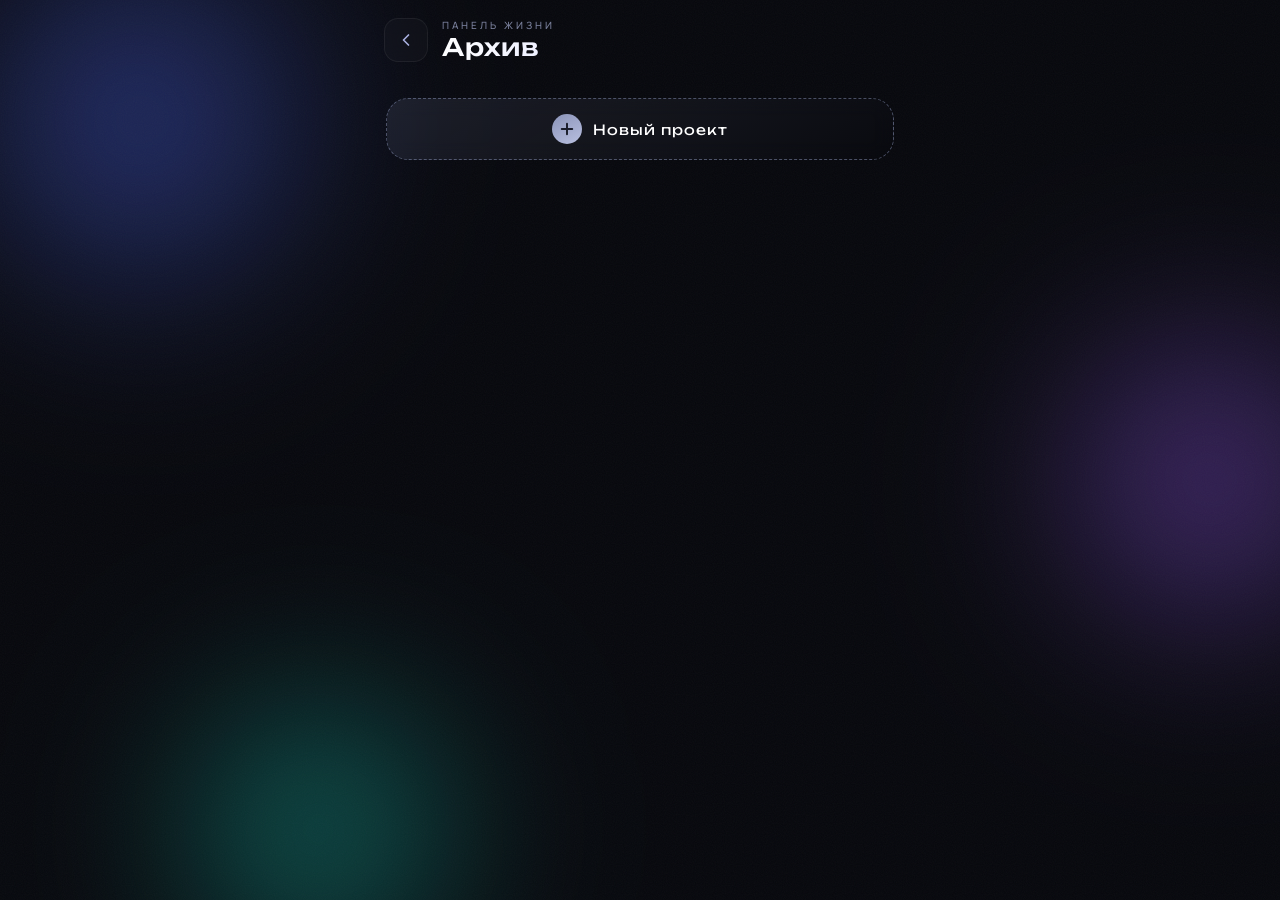
==== archive.html @ 928bdade "Add files via upload" ====
<!DOCTYPE html>
<html lang="ru">
<head>
<meta charset="UTF-8">
<meta name="viewport" content="width=device-width, initial-scale=1.0, maximum-scale=1.0, user-scalable=no, viewport-fit=cover">
<title>Архив — Панель Жизни</title>
<link rel="manifest" href="manifest.json">
<meta name="theme-color" content="#07080d">
<meta name="apple-mobile-web-app-capable" content="yes">
<link rel="preconnect" href="https://fonts.googleapis.com">
<link rel="preconnect" href="https://fonts.gstatic.com" crossorigin>
<link href="https://fonts.googleapis.com/css2?family=Unbounded:wght@300;400;500;600;700&family=Manrope:wght@300;400;500;600;700&display=swap" rel="stylesheet">
<link rel="stylesheet" href="styles.css">
<style>
  /* акцент архива — серо-синий, как карточка на главной */
  :root{--accent:#8a93b8;--accent-soft:rgba(138,147,184,.14);--accent-line:rgba(138,147,184,.5);--accent-glow:rgba(138,147,184,.35)}

  .barrow{display:flex;justify-content:flex-start;align-items:center;margin-top:18px;gap:12px}
  .group{margin-top:22px}
  .group h2{font-family:'Unbounded';font-size:12px;font-weight:400;letter-spacing:2px;text-transform:uppercase;
    color:var(--muted);margin-bottom:14px;padding-left:4px;display:flex;align-items:center;gap:9px}
  .group h2 .cnt{font-family:'Manrope';font-size:11px;color:var(--accent);background:var(--accent-soft);padding:2px 8px;border-radius:20px;font-weight:600}
  .group h2 .ln{flex:1;height:1px;background:var(--line)}

  /* плитка проекта (горизонтальная, в стиле задач) */
  .proj{position:relative;border-radius:22px;padding:16px;margin-bottom:13px;cursor:pointer;overflow:hidden;
    background:linear-gradient(160deg,rgba(255,255,255,.045),rgba(255,255,255,.01));
    border:1px solid var(--line);backdrop-filter:blur(14px);display:flex;align-items:center;gap:15px;
    transition:transform .35s cubic-bezier(.2,.8,.2,1),border-color .35s,box-shadow .35s;
    opacity:0;transform:translateY(20px) scale(.97);animation:rise .55s forwards cubic-bezier(.2,.8,.2,1)}
  @keyframes rise{to{opacity:1;transform:translateY(0) scale(1)}}
  .proj::before{content:"";position:absolute;top:0;left:14%;right:14%;height:1px;background:linear-gradient(90deg,transparent,var(--ac),transparent);opacity:.7}
  .proj::after{content:"";position:absolute;inset:0;border-radius:22px;opacity:0;transition:.4s;background:radial-gradient(160px 120px at 30% 20%,var(--ac-soft),transparent 70%)}
  .proj:hover{transform:translateY(-5px) scale(1.012);border-color:var(--ac-line);box-shadow:0 18px 50px -14px var(--ac-glow),0 0 0 1px var(--ac-line) inset}
  .proj:hover::after{opacity:1}
  .proj .dot{position:absolute;top:15px;right:16px;width:9px;height:9px;border-radius:50%;background:var(--ac);box-shadow:0 0 10px var(--ac)}
  .pcover{width:64px;height:64px;border-radius:16px;flex-shrink:0;overflow:hidden;position:relative;
    background:linear-gradient(150deg,var(--ac-soft),transparent);border:1px solid var(--line);display:grid;place-items:center}
  .pcover img{width:100%;height:100%;object-fit:cover}
  .pcover svg{width:26px;height:26px;stroke:var(--ac);fill:none;stroke-width:1.6;filter:drop-shadow(0 0 6px var(--ac-glow))}
  .pbody{flex:1;min-width:0;padding-right:14px}
  .pname{font-family:'Unbounded';font-size:14px;font-weight:400;color:#e8eaff;letter-spacing:.2px;word-break:break-word}
  .pmeta{display:flex;gap:11px;margin-top:8px;flex-wrap:wrap}
  .pmeta span{font-size:11px;color:var(--muted);display:inline-flex;align-items:center;gap:4px}
  .pmeta svg{width:13px;height:13px;stroke:currentColor;fill:none;stroke-width:1.8}

  .addbar{display:flex;align-items:center;gap:14px;margin-top:24px;padding:6px 4px}
  .addbtn{flex:1;height:62px;border-radius:22px;border:1px dashed var(--accent-line);
    background:linear-gradient(150deg,var(--accent-soft),transparent);color:#fff;cursor:pointer;
    display:flex;align-items:center;justify-content:center;gap:11px;font-family:'Unbounded';font-size:14px;font-weight:400;letter-spacing:1px;transition:.3s;backdrop-filter:blur(10px)}
  .addbtn:hover{border-style:solid;box-shadow:0 14px 40px -12px var(--accent-glow);transform:translateY(-2px)}
  .addbtn .plus{width:30px;height:30px;border-radius:50%;background:linear-gradient(150deg,var(--accent),#b9c0e0);display:grid;place-items:center}
  .addbtn .plus svg{width:18px;height:18px;stroke:#1a1d2b;fill:none;stroke-width:2.6;stroke-linecap:round}

  .empty{text-align:center;color:var(--muted);font-size:13px;padding:30px 0;opacity:.7}

  /* ===== детальная страница проекта (overlay-страница) ===== */
  .projpage{position:fixed;inset:0;z-index:40;background:var(--bg);overflow-y:auto;
    transform:translateX(100%);transition:transform .4s cubic-bezier(.2,.85,.25,1);z-index:40}
  .projpage.show{transform:translateX(0)}
  .pp-inner{position:relative;z-index:3;max-width:560px;margin:0 auto;padding:calc(var(--safe-top) + 8px) 20px calc(var(--safe-bot) + 40px)}
  .pp-title{font-family:'Unbounded';font-size:22px;font-weight:500;color:#fff;outline:none;flex:1}
  .pp-title:focus{border-bottom:1px dashed var(--accent-line)}
  .pp-desc{width:100%;background:rgba(255,255,255,.04);border:1px solid var(--line);border-radius:14px;
    padding:11px 13px;color:var(--ink);font-family:'Manrope';font-size:13.5px;resize:vertical;min-height:48px;outline:none;margin-top:14px}
  .pp-desc:focus{border-color:var(--accent-line)}
  .seclabel{font-family:'Unbounded';font-size:10.5px;letter-spacing:2px;text-transform:uppercase;color:var(--muted);margin:24px 0 12px;display:flex;align-items:center;gap:8px}
  .seclabel .ln{flex:1;height:1px;background:var(--line)}

  /* галерея-сетка */
  .gallery{display:grid;grid-template-columns:repeat(3,1fr);gap:8px}
  .gcell{position:relative;aspect-ratio:1;border-radius:14px;overflow:hidden;border:1px solid var(--line);background:var(--glass);cursor:pointer;transition:.25s}
  .gcell:hover{border-color:var(--accent-line);box-shadow:0 0 16px var(--accent-glow)}
  .gcell img,.gcell video{width:100%;height:100%;object-fit:cover;display:block}
  .gcell .play{position:absolute;inset:0;display:grid;place-items:center;background:rgba(0,0,0,.25)}
  .gcell .play svg{width:30px;height:30px;fill:#fff;filter:drop-shadow(0 2px 6px rgba(0,0,0,.6))}
  .gcell .gx{position:absolute;top:5px;right:5px;width:22px;height:22px;border-radius:50%;background:rgba(10,11,19,.8);
    display:grid;place-items:center;color:#fff;font-size:13px;opacity:0;transition:.2s}
  .gcell:hover .gx{opacity:1}
  .gcell.add{display:grid;place-items:center;border-style:dashed;border-color:var(--accent-line)}
  .gcell.add svg{width:26px;height:26px;stroke:var(--accent);fill:none;stroke-width:1.8}
  .gcell.loading{display:grid;place-items:center}
  .spin{width:22px;height:22px;border:2px solid var(--accent-soft);border-top-color:var(--accent);border-radius:50%;animation:sp .8s linear infinite}
  @keyframes sp{to{transform:rotate(360deg)}}

  .mediabtns{display:flex;gap:10px;margin-top:12px}
  .mb{flex:1;border:1px solid var(--accent-line);background:var(--accent-soft);color:#e8eaff;border-radius:14px;
    padding:13px;font-family:'Manrope';font-size:13px;font-weight:600;cursor:pointer;display:flex;align-items:center;justify-content:center;gap:8px;transition:.2s}
  .mb:hover{box-shadow:0 0 18px var(--accent-glow)}
  .mb svg{width:17px;height:17px;stroke:var(--accent);fill:none;stroke-width:1.9}

  /* ссылки */
  .linkrow{display:flex;align-items:center;gap:11px;background:rgba(255,255,255,.04);border:1px solid var(--line);
    border-radius:13px;padding:12px 14px;margin-bottom:9px;text-decoration:none}
  .linkrow svg{width:16px;height:16px;stroke:var(--accent);fill:none;stroke-width:1.8;flex-shrink:0}
  .linkrow .lt{flex:1;min-width:0}
  .linkrow .lt b{display:block;font-size:13.5px;color:#e8eaff;font-weight:600}
  .linkrow .lt small{font-size:11px;color:var(--muted);white-space:nowrap;overflow:hidden;text-overflow:ellipsis;display:block}
  .linkrow .lx{color:var(--muted);font-size:16px;cursor:pointer}
  .linkadd{display:flex;gap:8px;margin-top:10px;flex-wrap:wrap}
  .linkadd input{flex:1;min-width:120px;background:rgba(255,255,255,.04);border:1px solid var(--line);border-radius:11px;padding:10px 12px;color:var(--ink);font-family:'Manrope';font-size:13px;outline:none}
  .linkadd input:focus{border-color:var(--accent-line)}
  .linkadd button{border:1px solid var(--accent-line);background:var(--accent-soft);color:var(--accent);border-radius:11px;padding:0 16px;cursor:pointer;font-size:18px}

  .del-btn{margin-top:26px;width:100%;border:1px solid rgba(255,107,139,.4);background:rgba(255,107,139,.1);
    color:var(--p-high);border-radius:14px;padding:13px;font-family:'Manrope';font-size:13px;font-weight:600;cursor:pointer}
  .del-btn:hover{background:rgba(255,107,139,.18)}

  /* просмотр фото на весь экран */
  .viewer{position:fixed;inset:0;z-index:90;background:rgba(4,5,10,.95);display:none;align-items:center;justify-content:center;padding:20px}
  .viewer.show{display:flex}
  .viewer img,.viewer video{max-width:100%;max-height:90vh;border-radius:12px}
  .viewer .vx{position:absolute;top:calc(var(--safe-top) + 14px);right:18px;width:42px;height:42px;border-radius:50%;
    background:rgba(255,255,255,.1);border:1px solid var(--line);color:#fff;font-size:22px;cursor:pointer;display:grid;place-items:center}

  /* акцентные цвета обложек проектов */
  .ac-plan{--ac:#6f8bff;--ac-soft:rgba(111,139,255,.16);--ac-line:rgba(111,139,255,.5);--ac-glow:rgba(111,139,255,.35)}
  .ac-note{--ac:#3fe0c5;--ac-soft:rgba(63,224,197,.15);--ac-line:rgba(63,224,197,.5);--ac-glow:rgba(63,224,197,.32)}
  .ac-idea{--ac:#ffcf4d;--ac-soft:rgba(255,207,77,.15);--ac-line:rgba(255,207,77,.5);--ac-glow:rgba(255,207,77,.32)}
  .ac-goal{--ac:#b07bff;--ac-soft:rgba(176,123,255,.16);--ac-line:rgba(176,123,255,.5);--ac-glow:rgba(176,123,255,.35)}
  .ac-ppl{--ac:#4be39a;--ac-soft:rgba(75,227,154,.15);--ac-line:rgba(75,227,154,.5);--ac-glow:rgba(75,227,154,.32)}
  .ac-fin{--ac:#56b6ff;--ac-soft:rgba(86,182,255,.15);--ac-line:rgba(86,182,255,.5);--ac-glow:rgba(86,182,255,.32)}

  /* выбор цвета проекта */
  .colorpick{display:flex;gap:9px;margin-top:12px}
  .colorpick .cdot{width:30px;height:30px;border-radius:50%;cursor:pointer;border:2px solid transparent;transition:.2s}
  .colorpick .cdot.on{border-color:#fff;transform:scale(1.1)}
</style>
</head>
<body>
  <div class="aurora"><div class="blob b1"></div><div class="blob b2"></div><div class="blob b3"></div></div>
  <div class="grain"></div>
  <div class="cursor-glow" id="glow"></div>

  <div class="wrap">
    <div class="topbar">
      <a class="iconbtn" href="index.html" title="Назад"><svg viewBox="0 0 24 24"><path d="M15 18l-6-6 6-6"/></svg></a>
      <div class="titleblock"><div class="kicker">Панель жизни</div><h1>Архив</h1></div>
    </div>

    <div id="listView"></div>

    <div class="addbar">
      <div class="addbtn" id="addBtn"><div class="plus"><svg viewBox="0 0 24 24"><path d="M12 5v14M5 12h14"/></svg></div>Новый проект</div>
    </div>
  </div>

  <!-- страница проекта -->
  <div class="projpage" id="projpage">
    <div class="aurora"><div class="blob b1"></div><div class="blob b2"></div><div class="blob b3"></div></div>
    <div class="grain"></div>
    <div class="pp-inner" id="ppInner"></div>
  </div>

  <!-- просмотрщик -->
  <div class="viewer" id="viewer"><div class="vx" id="viewerClose">✕</div><div id="viewerBody"></div></div>

  <!-- скрытые input для камеры и медиатеки -->
  <input type="file" id="fileCamera" accept="image/*" capture="environment" style="display:none" multiple>
  <input type="file" id="fileLib" accept="image/*,video/*" style="display:none" multiple>

  <div class="toast" id="toast"></div>

<script src="store.js"></script>
<script>
const COLORS=[['plan','#6f8bff'],['note','#3fe0c5'],['idea','#ffcf4d'],['goal','#b07bff'],['ppl','#4be39a'],['fin','#56b6ff']];
let projects=Store.projects;
let curId=null;            // открытый проект
const objUrls=[];          // следить за временными URL

function save(){Store.projects=projects}

// ===== список проектов =====
function renderList(){
  const box=document.getElementById('listView');box.innerHTML='';
  const g=document.createElement('div');g.className='group';
  g.innerHTML='<h2>Проекты<span class="ln"></span>'+(projects.length?'<span class="cnt">'+projects.length+'</span>':'')+'</h2>';
  if(!projects.length){const e=document.createElement('div');e.className='empty';e.textContent='Пока пусто — создай первый проект ↓';g.appendChild(e)}
  else projects.forEach((p,i)=>{const el=projEl(p);el.style.animationDelay=(i*0.05)+'s';g.appendChild(el)});
  box.appendChild(g);
}
function projEl(p){
  const el=document.createElement('div');el.className='proj ac-'+(p.color||'plan');
  const mediaCnt=(p.media||[]).length, linkCnt=(p.links||[]).length;
  el.innerHTML='<span class="dot"></span>'+
    '<div class="pcover" id="cover-'+p.id+'"><svg viewBox="0 0 24 24"><path d="M21 8v11a2 2 0 01-2 2H5a2 2 0 01-2-2V8"/><rect x="2" y="3" width="20" height="5" rx="1"/><path d="M10 12h4"/></svg></div>'+
    '<div class="pbody"><div class="pname">'+esc(p.name)+'</div><div class="pmeta">'+
      '<span><svg viewBox="0 0 24 24"><rect x="3" y="3" width="18" height="18" rx="2"/><circle cx="8.5" cy="8.5" r="1.5"/><path d="M21 15l-5-5L5 21"/></svg>'+mediaCnt+'</span>'+
      (linkCnt?'<span><svg viewBox="0 0 24 24"><path d="M10 13a5 5 0 007 0l3-3a5 5 0 00-7-7l-1 1"/><path d="M14 11a5 5 0 00-7 0l-3 3a5 5 0 007 7l1-1"/></svg>'+linkCnt+'</span>':'')+
    '</div></div>';
  el.onclick=()=>openProject(p.id);
  // подгрузить обложку (первое медиа-фото)
  loadCover(p);
  return el;
}
async function loadCover(p){
  if(!p.media||!p.media.length)return;
  const photo=p.media.find(m=>m.type==='image')||p.media[0];
  if(!photo)return;
  try{const blob=await Store.Media.get(photo.key);if(blob){const url=URL.createObjectURL(blob);objUrls.push(url);
    const c=document.getElementById('cover-'+p.id);if(c)c.innerHTML='<img src="'+url+'">';}}catch(e){}
}

// ===== страница проекта =====
async function openProject(id){
  curId=id;const p=projects.find(x=>x.id===id);if(!p)return;
  const inner=document.getElementById('ppInner');
  inner.innerHTML='<div class="topbar"><div class="iconbtn" id="ppBack"><svg viewBox="0 0 24 24"><path d="M15 18l-6-6 6-6"/></svg></div>'+
    '<div class="titleblock" style="flex:1"><div class="kicker">Проект</div></div></div>'+
    '<div style="display:flex;align-items:center;gap:12px;margin-top:8px"><div class="pp-title" contenteditable="true" id="ppTitle">'+esc(p.name)+'</div></div>'+
    '<div class="colorpick" id="colorPick"></div>'+
    '<textarea class="pp-desc" id="ppDesc" placeholder="Описание проекта…">'+esc(p.desc||'')+'</textarea>'+
    '<div class="seclabel">Медиа<span class="ln"></span></div>'+
    '<div class="gallery" id="gallery"></div>'+
    '<div class="mediabtns">'+
      '<div class="mb" id="btnCamera"><svg viewBox="0 0 24 24"><path d="M23 19a2 2 0 01-2 2H3a2 2 0 01-2-2V8a2 2 0 012-2h4l2-3h6l2 3h4a2 2 0 012 2z"/><circle cx="12" cy="13" r="4"/></svg>Снять фото</div>'+
      '<div class="mb" id="btnLib"><svg viewBox="0 0 24 24"><rect x="3" y="3" width="18" height="18" rx="2"/><circle cx="8.5" cy="8.5" r="1.5"/><path d="M21 15l-5-5L5 21"/></svg>Из галереи</div>'+
    '</div>'+
    '<div class="seclabel">Ссылки<span class="ln"></span></div>'+
    '<div id="linkList"></div>'+
    '<div class="linkadd"><input id="linkTitle" placeholder="Название"><input id="linkUrl" placeholder="https://…"><button id="linkAdd">+</button></div>'+
    '<button class="del-btn" id="ppDel">Удалить проект</button>';

  // цвета
  const cp=document.getElementById('colorPick');
  COLORS.forEach(([k,hex])=>{const d=document.createElement('div');d.className='cdot'+(p.color===k?' on':'');d.style.background=hex;
    d.onclick=()=>{p.color=k;save();cp.querySelectorAll('.cdot').forEach(x=>x.classList.remove('on'));d.classList.add('on')};cp.appendChild(d)});

  document.getElementById('ppBack').onclick=closeProject;
  document.getElementById('ppTitle').onblur=e=>{p.name=e.target.innerText.trim()||p.name;save()};
  document.getElementById('ppDesc').oninput=e=>{p.desc=e.target.value;save()};
  document.getElementById('btnCamera').onclick=()=>{window._target=p.id;document.getElementById('fileCamera').click()};
  document.getElementById('btnLib').onclick=()=>{window._target=p.id;document.getElementById('fileLib').click()};
  document.getElementById('linkAdd').onclick=()=>addLink(p);
  document.getElementById('ppDel').onclick=()=>{
    // удалить медиа из IndexedDB
    (p.media||[]).forEach(m=>Store.Media.del(m.key).catch(()=>{}));
    projects=projects.filter(x=>x.id!==p.id);save();closeProject();renderList();showToast('Проект удалён');
  };

  renderGallery(p);renderLinks(p);
  document.getElementById('projpage').classList.add('show');
}
function closeProject(){document.getElementById('projpage').classList.remove('show');curId=null;renderList()}

async function renderGallery(p){
  const g=document.getElementById('gallery');g.innerHTML='';
  for(const m of (p.media||[])){
    const cell=document.createElement('div');cell.className='gcell';
    try{
      const blob=await Store.Media.get(m.key);
      if(blob){const url=URL.createObjectURL(blob);objUrls.push(url);
        if(m.type==='video'){cell.innerHTML='<video src="'+url+'"></video><div class="play"><svg viewBox="0 0 24 24"><path d="M8 5v14l11-7z"/></svg></div>';}
        else{cell.innerHTML='<img src="'+url+'">';}
        cell.innerHTML+='<div class="gx" data-k="'+m.key+'">✕</div>';
        cell.querySelector('img,video')&&(cell.onclick=e=>{if(e.target.classList.contains('gx'))return;openViewer(url,m.type)});
        cell.querySelector('.gx').onclick=e=>{e.stopPropagation();removeMedia(p,m.key)};
      }
    }catch(e){cell.innerHTML='<div style="color:var(--muted);font-size:10px;display:grid;place-items:center;height:100%">нет файла</div>';}
    g.appendChild(cell);
  }
  // плитка добавления
  const add=document.createElement('div');add.className='gcell add';
  add.innerHTML='<svg viewBox="0 0 24 24"><path d="M12 5v14M5 12h14"/></svg>';
  add.onclick=()=>{window._target=p.id;document.getElementById('fileLib').click()};
  g.appendChild(add);
}
function removeMedia(p,key){
  Store.Media.del(key).catch(()=>{});
  p.media=p.media.filter(m=>m.key!==key);save();renderGallery(p);
}

// ===== обработка выбранных файлов =====
async function handleFiles(files,projId){
  const p=projects.find(x=>x.id===projId);if(!p||!files.length)return;
  p.media=p.media||[];
  const g=document.getElementById('gallery');
  for(const file of files){
    // плитка-загрузка
    const ph=document.createElement('div');ph.className='gcell loading';ph.innerHTML='<div class="spin"></div>';
    if(g)g.insertBefore(ph,g.lastChild);
    try{
      const isVideo=file.type.startsWith('video/');
      const blob=isVideo?file:await Store.Media.compress(file);
      const key='m_'+Date.now()+'_'+Math.random().toString(36).slice(2,7);
      await Store.Media.put(key,blob);
      p.media.push({key,type:isVideo?'video':'image'});
      save();
    }catch(e){showToast('Не удалось добавить файл')}
    if(ph.parentNode)ph.remove();
  }
  renderGallery(p);
  showToast('Добавлено в проект');
}
document.getElementById('fileCamera').addEventListener('change',e=>{handleFiles([...e.target.files],window._target);e.target.value=''});
document.getElementById('fileLib').addEventListener('change',e=>{handleFiles([...e.target.files],window._target);e.target.value=''});

// ===== ссылки =====
function renderLinks(p){
  const box=document.getElementById('linkList');box.innerHTML='';
  (p.links||[]).forEach((l,i)=>{
    const a=document.createElement('a');a.className='linkrow';a.href=l.url;a.target='_blank';a.rel='noopener';
    a.innerHTML='<svg viewBox="0 0 24 24"><path d="M10 13a5 5 0 007 0l3-3a5 5 0 00-7-7l-1 1"/><path d="M14 11a5 5 0 00-7 0l-3 3a5 5 0 007 7l1-1"/></svg>'+
      '<div class="lt"><b>'+esc(l.title||l.url)+'</b><small>'+esc(l.url)+'</small></div><span class="lx" data-i="'+i+'">✕</span>';
    a.querySelector('.lx').onclick=e=>{e.preventDefault();e.stopPropagation();p.links.splice(i,1);save();renderLinks(p)};
    box.appendChild(a);
  });
}
function addLink(p){
  const t=document.getElementById('linkTitle'),u=document.getElementById('linkUrl');
  let url=u.value.trim();if(!url)return;
  if(!/^https?:\/\//i.test(url))url='https://'+url;
  p.links=p.links||[];p.links.push({title:t.value.trim(),url});save();
  t.value='';u.value='';renderLinks(p);
}

// ===== просмотрщик =====
function openViewer(url,type){
  const b=document.getElementById('viewerBody');
  b.innerHTML=type==='video'?'<video src="'+url+'" controls autoplay></video>':'<img src="'+url+'">';
  document.getElementById('viewer').classList.add('show');
}
document.getElementById('viewerClose').onclick=()=>document.getElementById('viewer').classList.remove('show');
document.getElementById('viewer').onclick=e=>{if(e.target.id==='viewer')document.getElementById('viewer').classList.remove('show')};

// ===== новый проект =====
document.getElementById('addBtn').onclick=()=>{
  const p={id:Date.now(),name:'Новый проект',color:'plan',cover:null,desc:'',media:[],links:[],created:Store.today()};
  projects.push(p);save();renderList();openProject(p.id);
  setTimeout(()=>{const t=document.getElementById('ppTitle');if(t){t.focus();document.execCommand&&document.getSelection().selectAllChildren(t)}},300);
};

// прочее
let tT;function showToast(m){const t=document.getElementById('toast');t.innerHTML=m;t.classList.add('show');clearTimeout(tT);tT=setTimeout(()=>t.classList.remove('show'),2000)}
function esc(s){return(s||'').replace(/[&<>]/g,c=>({'&':'&amp;','<':'&lt;','>':'&gt;'}[c]))}
const glow=document.getElementById('glow');
window.addEventListener('pointermove',e=>{if(e.pointerType==='mouse'){glow.style.opacity=1;glow.style.left=e.clientX+'px';glow.style.top=e.clientY+'px'}});
if('serviceWorker' in navigator){navigator.serviceWorker.register('service-worker.js').catch(()=>{})}

renderList();
</script>
</body>
</html>
---- styles.css ----
/* ===== Панель Жизни — общая дизайн-система ===== */
:root{
  --bg:#07080d;--ink:#eef1ff;--muted:#7a809c;
  --line:rgba(255,255,255,.06);--glass:rgba(255,255,255,.025);
  --accent:#6f8bff;--accent-soft:rgba(111,139,255,.16);
  --accent-line:rgba(111,139,255,.5);--accent-glow:rgba(111,139,255,.35);
  --p-high:#ff6b8b;--p-mid:#ffcf4d;--p-low:#4be39a;
  --s-plan:#6f8bff;--s-prog:#ffcf4d;--s-done:#4be39a;
  --safe-top:env(safe-area-inset-top,0px);
  --safe-bot:env(safe-area-inset-bottom,0px);
}
*{margin:0;padding:0;box-sizing:border-box;-webkit-tap-highlight-color:transparent}
html,body{height:100%}
body{font-family:'Manrope',sans-serif;background:var(--bg);color:var(--ink);
  overflow-x:hidden;position:relative;min-height:100vh;-webkit-font-smoothing:antialiased}

/* фон-атмосфера */
.aurora{position:fixed;inset:0;z-index:0;overflow:hidden;pointer-events:none}
.blob{position:absolute;border-radius:50%;filter:blur(80px);opacity:.5;mix-blend-mode:screen}
.b1{width:480px;height:480px;background:radial-gradient(circle,#4f6bff,transparent 70%);top:-120px;left:-100px;animation:drift1 18s ease-in-out infinite}
.b2{width:420px;height:420px;background:radial-gradient(circle,#9b5cff,transparent 70%);top:30%;right:-140px;animation:drift2 22s ease-in-out infinite}
.b3{width:380px;height:380px;background:radial-gradient(circle,#15d9c4,transparent 70%);bottom:-120px;left:10%;animation:drift3 26s ease-in-out infinite}
@keyframes drift1{0%,100%{transform:translate(0,0) scale(1)}50%{transform:translate(60px,80px) scale(1.15)}}
@keyframes drift2{0%,100%{transform:translate(0,0) scale(1)}50%{transform:translate(-70px,60px) scale(.9)}}
@keyframes drift3{0%,100%{transform:translate(0,0) scale(1)}50%{transform:translate(50px,-60px) scale(1.1)}}
.grain{position:fixed;inset:0;z-index:1;pointer-events:none;opacity:.04;
  background-image:url("data:image/svg+xml,%3Csvg xmlns='http://www.w3.org/2000/svg' width='120' height='120'%3E%3Cfilter id='n'%3E%3CfeTurbulence type='fractalNoise' baseFrequency='.9' numOctaves='2'/%3E%3C/filter%3E%3Crect width='100%25' height='100%25' filter='url(%23n)'/%3E%3C/svg%3E")}
.cursor-glow{position:fixed;width:520px;height:520px;border-radius:50%;
  background:radial-gradient(circle,rgba(120,140,255,.10),transparent 60%);
  transform:translate(-50%,-50%);pointer-events:none;z-index:2;transition:opacity .4s;opacity:0;will-change:transform}

.wrap{position:relative;z-index:3;max-width:560px;margin:0 auto;
  padding:calc(var(--safe-top) + 8px) 22px calc(var(--safe-bot) + 48px);min-height:100vh}

/* статус-бар-заглушка */
.statusbar{display:flex;justify-content:space-between;align-items:center;padding:14px 4px 6px;font-size:13px;font-weight:600;letter-spacing:.5px;color:#cfd4f0}
.statusbar .sig{display:flex;gap:6px;align-items:center;opacity:.9;font-size:11px}

/* шапка экрана */
.topbar{display:flex;align-items:center;gap:14px;padding:10px 2px 6px}
.iconbtn{width:44px;height:44px;border-radius:14px;border:1px solid var(--line);background:var(--glass);
  backdrop-filter:blur(10px);display:grid;place-items:center;cursor:pointer;transition:.3s;flex-shrink:0;text-decoration:none}
.iconbtn:hover{border-color:var(--accent-line);box-shadow:0 0 20px var(--accent-glow)}
.iconbtn svg{width:20px;height:20px;stroke:#aab0e0;fill:none;stroke-width:2;stroke-linecap:round;stroke-linejoin:round}
.titleblock{flex:1}
.titleblock .kicker{font-size:10px;letter-spacing:3px;color:var(--muted);text-transform:uppercase;font-weight:500}
.titleblock h1{font-family:'Unbounded',sans-serif;font-weight:500;font-size:24px;letter-spacing:1px;
  background:linear-gradient(120deg,#fff,#b8c0ff);-webkit-background-clip:text;background-clip:text;color:transparent}

/* всплывашка */
.toast{position:fixed;left:50%;bottom:calc(var(--safe-bot) + 30px);transform:translateX(-50%) translateY(20px);
  background:rgba(20,22,34,.92);backdrop-filter:blur(16px);border:1px solid var(--accent-line);color:#eef1ff;
  padding:13px 20px;border-radius:16px;font-size:13px;font-weight:500;z-index:80;box-shadow:0 12px 40px -8px var(--accent-glow);
  opacity:0;pointer-events:none;transition:.35s;max-width:88%}
.toast.show{opacity:1;transform:translateX(-50%) translateY(0)}
.toast b{color:var(--accent)}
.hidden{display:none!important}
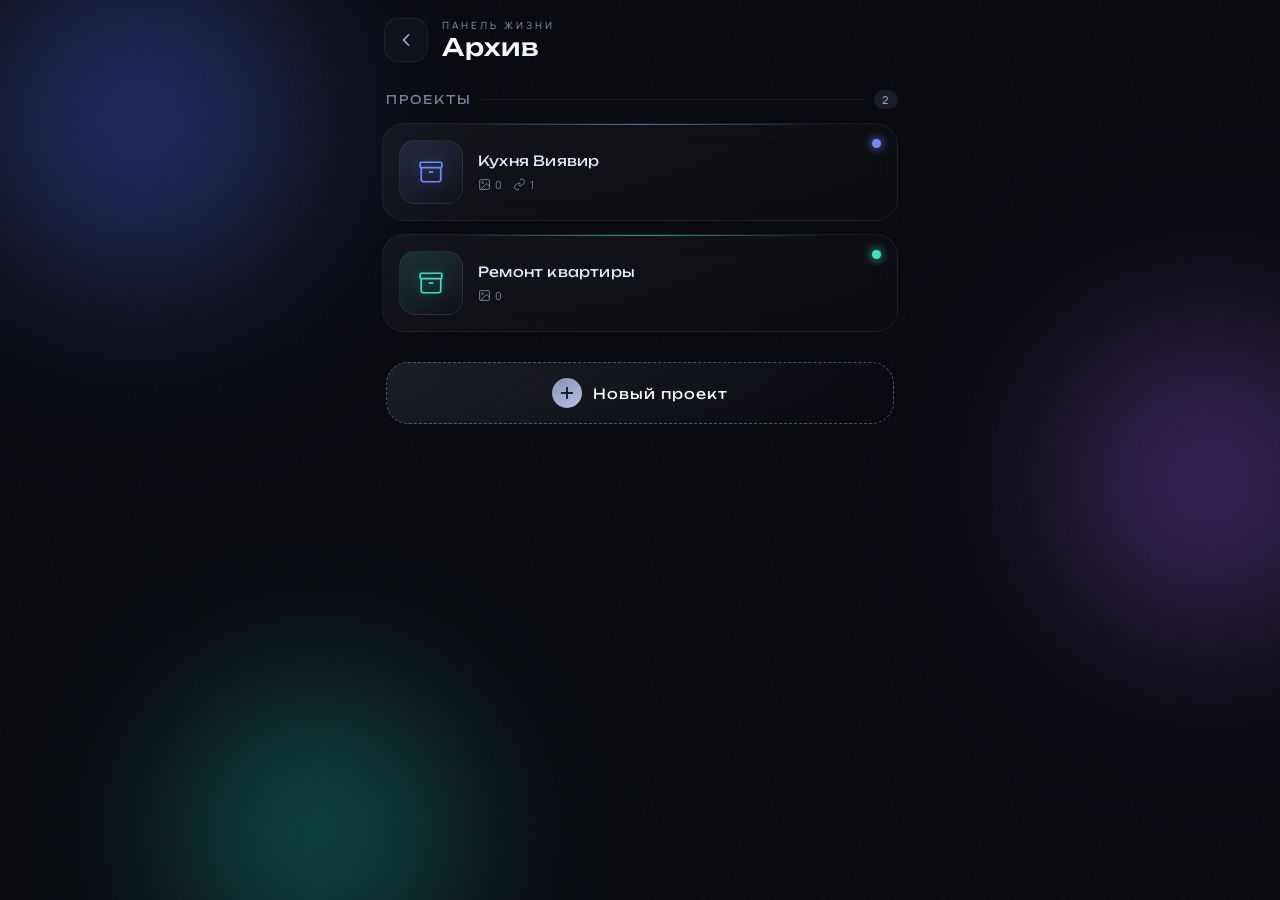
==== commit a97640bf: "Add files via upload" ====
--- a/archive.html
+++ b/archive.html
@@ -163,6 +163,15 @@
 
 <script src="store.js"></script>
 <script>
+// проверка: загрузилось ли хранилище (частая причина — старый кэш)
+if(typeof Store==='undefined' || !Store.projects || !Store.Media){
+  document.getElementById('listView').innerHTML=
+    '<div style="text-align:center;padding:40px 20px;color:#eef1ff">'+
+    '<div style="font-family:Unbounded;font-size:15px;margin-bottom:10px">Нужно обновить данные</div>'+
+    '<div style="font-size:13px;color:#aab0e0;line-height:1.6">Закрой приложение полностью и открой заново.<br>Если не помогло — обнови страницу в Safari.</div></div>';
+  document.querySelector('.addbar').style.display='none';
+  throw new Error('Store not loaded — likely stale cache');
+}
 const COLORS=[['plan','#6f8bff'],['note','#3fe0c5'],['idea','#ffcf4d'],['goal','#b07bff'],['ppl','#4be39a'],['fin','#56b6ff']];
 let projects=Store.projects;
 let curId=null;            // открытый проект
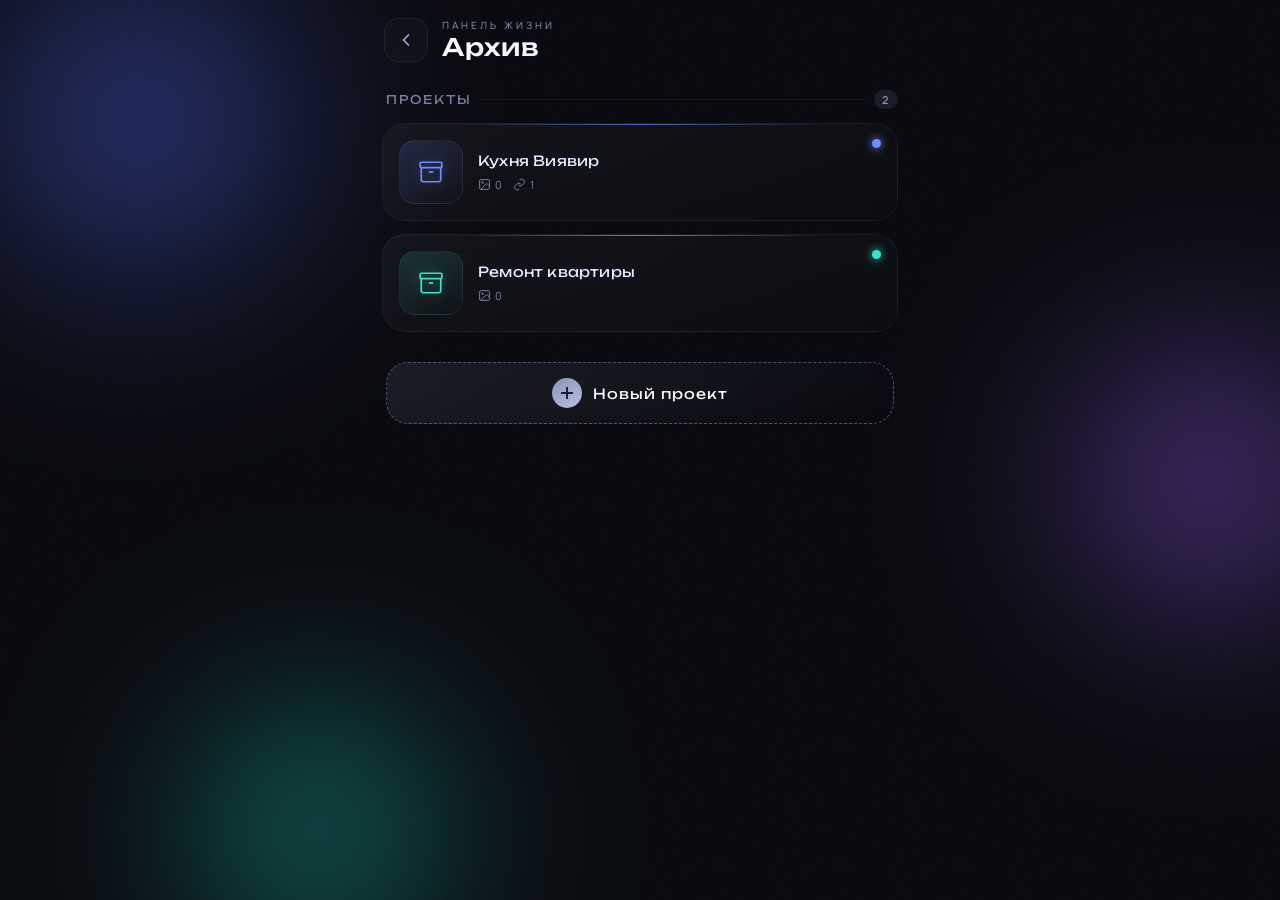
==== commit 3d607146: "Add files via upload" ====
--- a/archive.html
+++ b/archive.html
@@ -23,15 +23,23 @@
   .group h2 .ln{flex:1;height:1px;background:var(--line)}
 
   /* плитка проекта (горизонтальная, в стиле задач) */
-  .proj{position:relative;border-radius:22px;padding:16px;margin-bottom:13px;cursor:pointer;overflow:hidden;
+  .proj{position:relative;border-radius:22px;padding:16px;cursor:pointer;overflow:hidden;
     background:linear-gradient(160deg,rgba(255,255,255,.045),rgba(255,255,255,.01));
     border:1px solid var(--line);backdrop-filter:blur(14px);display:flex;align-items:center;gap:15px;
-    transition:transform .35s cubic-bezier(.2,.8,.2,1),border-color .35s,box-shadow .35s;
+    transition:transform .28s cubic-bezier(.2,.8,.2,1),border-color .35s,box-shadow .35s}
+  /* свайп-обёртка проектов */
+  .swipe-wrap{position:relative;border-radius:22px;margin-bottom:13px;overflow:hidden;
     opacity:0;transform:translateY(20px) scale(.97);animation:rise .55s forwards cubic-bezier(.2,.8,.2,1)}
+  .swipe-del{position:absolute;top:0;right:0;bottom:0;width:84px;display:flex;align-items:center;justify-content:center;border-radius:22px;opacity:0;transition:opacity .25s}
+  .swipe-wrap.open .swipe-del{opacity:1}
+  .swipe-x{width:48px;height:48px;border-radius:16px;border:1px solid rgba(255,107,139,.5);background:rgba(255,107,139,.15);display:grid;place-items:center;cursor:pointer;transition:.2s}
+  .swipe-x:hover{background:rgba(255,107,139,.3);box-shadow:0 0 18px rgba(255,107,139,.4)}
+  .swipe-x svg{width:22px;height:22px;stroke:#ff6b8b;fill:none;stroke-width:1.9;stroke-linecap:round;stroke-linejoin:round}
+  .swipe-wrap .proj{margin-bottom:0;position:relative;z-index:2;will-change:transform;touch-action:pan-y}
   @keyframes rise{to{opacity:1;transform:translateY(0) scale(1)}}
   .proj::before{content:"";position:absolute;top:0;left:14%;right:14%;height:1px;background:linear-gradient(90deg,transparent,var(--ac),transparent);opacity:.7}
   .proj::after{content:"";position:absolute;inset:0;border-radius:22px;opacity:0;transition:.4s;background:radial-gradient(160px 120px at 30% 20%,var(--ac-soft),transparent 70%)}
-  .proj:hover{transform:translateY(-5px) scale(1.012);border-color:var(--ac-line);box-shadow:0 18px 50px -14px var(--ac-glow),0 0 0 1px var(--ac-line) inset}
+  .proj:hover{border-color:var(--ac-line);box-shadow:0 18px 50px -14px var(--ac-glow),0 0 0 1px var(--ac-line) inset}
   .proj:hover::after{opacity:1}
   .proj .dot{position:absolute;top:15px;right:16px;width:9px;height:9px;border-radius:50%;background:var(--ac);box-shadow:0 0 10px var(--ac)}
   .pcover{width:64px;height:64px;border-radius:16px;flex-shrink:0;overflow:hidden;position:relative;
@@ -189,6 +197,7 @@
   box.appendChild(g);
 }
 function projEl(p){
+  const wrap=document.createElement('div');wrap.className='swipe-wrap';
   const el=document.createElement('div');el.className='proj ac-'+(p.color||'plan');
   const mediaCnt=(p.media||[]).length, linkCnt=(p.links||[]).length;
   el.innerHTML='<span class="dot"></span>'+
@@ -197,10 +206,38 @@
       '<span><svg viewBox="0 0 24 24"><rect x="3" y="3" width="18" height="18" rx="2"/><circle cx="8.5" cy="8.5" r="1.5"/><path d="M21 15l-5-5L5 21"/></svg>'+mediaCnt+'</span>'+
       (linkCnt?'<span><svg viewBox="0 0 24 24"><path d="M10 13a5 5 0 007 0l3-3a5 5 0 00-7-7l-1 1"/><path d="M14 11a5 5 0 00-7 0l-3 3a5 5 0 007 7l1-1"/></svg>'+linkCnt+'</span>':'')+
     '</div></div>';
-  el.onclick=()=>openProject(p.id);
-  // подгрузить обложку (первое медиа-фото)
+  const del=document.createElement('div');del.className='swipe-del';
+  del.innerHTML='<button class="swipe-x" title="Удалить"><svg viewBox="0 0 24 24"><path d="M3 6h18M8 6V4a2 2 0 012-2h4a2 2 0 012 2v2M19 6l-1 14a2 2 0 01-2 2H8a2 2 0 01-2-2L5 6"/></svg></button>';
+  wrap.appendChild(del);wrap.appendChild(el);
+  del.querySelector('.swipe-x').onclick=e=>{e.stopPropagation();removeProject(p,wrap)};
+  attachSwipe(el,p);
   loadCover(p);
-  return el;
+  return wrap;
+}
+// ===== свайп для проектов =====
+let openSwipeEl=null;
+function attachSwipe(el,p){
+  let x0=0,y0=0,dx=0,moved=false,horizontal=false,opened=false;
+  const OPEN=72;
+  el.addEventListener('touchstart',e=>{const t=e.touches[0];x0=t.clientX;y0=t.clientY;dx=0;moved=false;horizontal=false;
+    if(openSwipeEl&&openSwipeEl!==el)closeSwipe(openSwipeEl)},{passive:true});
+  el.addEventListener('touchmove',e=>{const t=e.touches[0];const mx=t.clientX-x0,my=t.clientY-y0;
+    if(!moved){moved=true;horizontal=Math.abs(mx)>Math.abs(my)}
+    if(!horizontal)return;e.preventDefault();
+    dx=Math.min(0,Math.max(-OPEN-20,mx+(opened?-OPEN:0)));
+    el.style.transition='none';el.style.transform='translateX('+dx+'px)';
+    if(dx<-4)el.parentNode.classList.add('open')},{passive:false});
+  el.addEventListener('touchend',()=>{el.style.transition='transform .28s cubic-bezier(.2,.8,.2,1)';
+    if(dx<-OPEN/2)openSwipe(el);else closeSwipe(el)});
+  el.onclick=()=>{if(opened){closeSwipe(el);return}openProject(p.id)};
+  el._setOpened=v=>{opened=v};
+}
+function openSwipe(el){el.style.transform='translateX(-72px)';el._setOpened&&el._setOpened(true);el.parentNode.classList.add('open');openSwipeEl=el}
+function closeSwipe(el){el.style.transition='transform .28s cubic-bezier(.2,.8,.2,1)';el.style.transform='translateX(0)';el._setOpened&&el._setOpened(false);el.parentNode.classList.remove('open');if(openSwipeEl===el)openSwipeEl=null}
+function removeProject(p,wrap){
+  wrap.style.transition='.3s';wrap.style.opacity='0';wrap.style.transform='translateX(-100%)';
+  (p.media||[]).forEach(m=>Store.Media.del(m.key).catch(()=>{}));
+  setTimeout(()=>{projects=projects.filter(x=>x.id!==p.id);save();renderList();showToast('Проект удалён')},250);
 }
 async function loadCover(p){
   if(!p.media||!p.media.length)return;
